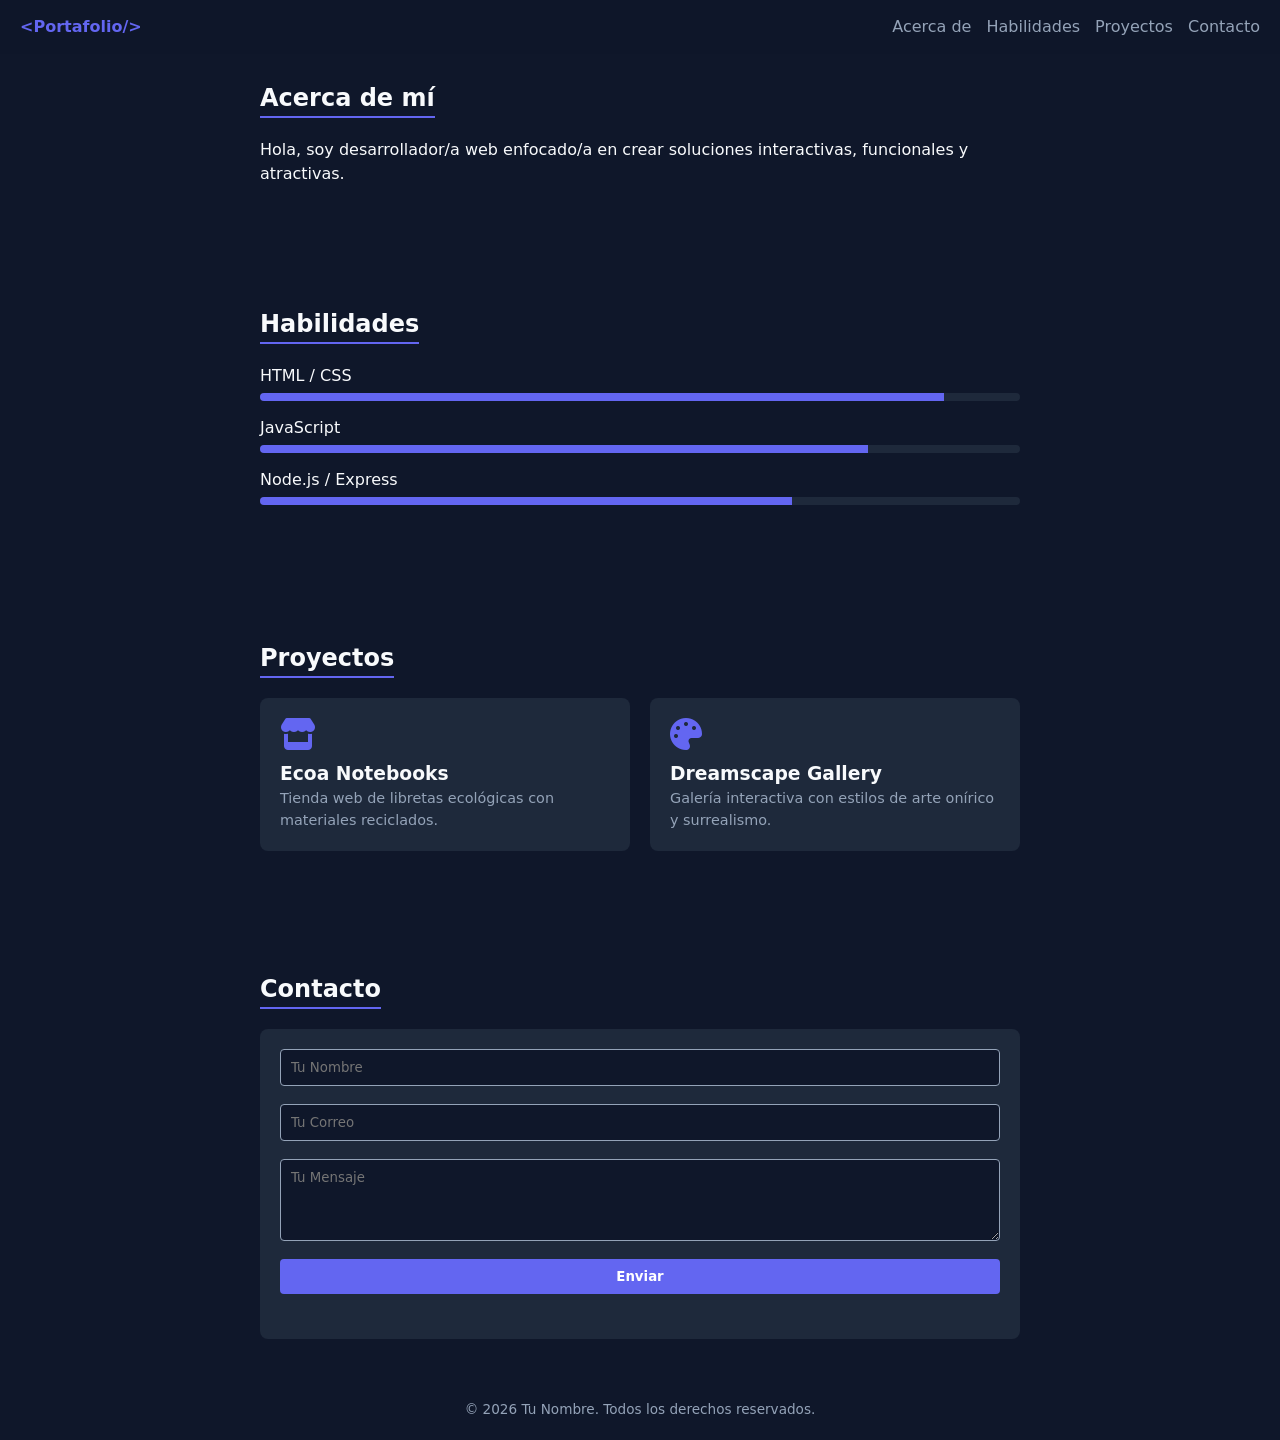
==== index.html @ 2b301a49 "Primer commit: Portafolio completado" ====
<!DOCTYPE html>
<html lang="en">
<head>
  <meta charset="UTF-8">
  <meta name="viewport" content="width=device-width, initial-scale=1.0">
  <title>Mi portafolio</title>
   <link rel="stylesheet" href="styles.css">
  <link rel="stylesheet" href="https://cdnjs.cloudflare.com/ajax/libs/font-awesome/6.4.0/css/all.min.css">
</head>

<body>

  <header class="header">
    <a href="#" class="logo">&lt;Portafolio/&gt;</a>
    <button id="btnMenu" class="btn-menu"><i class="fa-solid fa-bars"></i></button>
    <nav id="navMenu" class="nav">
      <a href="#about" class="nav-link">Acerca de</a>
      <a href="#skills" class="nav-link">Habilidades</a>
      <a href="#projects" class="nav-link">Proyectos</a>
      <a href="#contact" class="nav-link">Contacto</a>
    </nav>
  </header>

  <main>
    <!-- Acerca de mí -->
    <section id="about" class="section">
      <h2>Acerca de mí</h2>
      <p>Hola, soy desarrollador/a web enfocado/a en crear soluciones interactivas, funcionales y atractivas.</p>
    </section>

    <!-- Habilidades -->
    <section id="skills" class="section">
      <h2>Habilidades</h2>
      <div class="skills-container">
        <div class="skill">
          <span>HTML / CSS</span>
          <div class="bar"><div class="progress" data-width="90%"></div></div>
        </div>
        <div class="skill">
          <span>JavaScript</span>
          <div class="bar"><div class="progress" data-width="80%"></div></div>
        </div>
        <div class="skill">
          <span>Node.js / Express</span>
          <div class="bar"><div class="progress" data-width="70%"></div></div>
        </div>
      </div>
    </section>

    <!-- Proyectos -->
    <section id="projects" class="section">
      <h2>Proyectos</h2>
      <div class="projects-grid">
        <article class="card">
          <i class="fa-solid fa-store icon"></i>
          <h3>Ecoa Notebooks</h3>
          <p>Tienda web de libretas ecológicas con materiales reciclados.</p>
        </article>
        <article class="card">
          <i class="fa-solid fa-palette icon"></i>
          <h3>Dreamscape Gallery</h3>
          <p>Galería interactiva con estilos de arte onírico y surrealismo.</p>
        </article>
      </div>
    </section>

    <!-- Contacto -->
    <section id="contact" class="section">
      <h2>Contacto</h2>
      <form id="contactForm" novalidate>
        <div class="field">
          <input type="text" id="name" placeholder="Tu Nombre">
          <small class="error"></small>
        </div>
        <div class="field">
          <input type="email" id="email" placeholder="Tu Correo">
          <small class="error"></small>
        </div>
        <div class="field">
          <textarea id="message" rows="4" placeholder="Tu Mensaje"></textarea>
          <small class="error"></small>
        </div>
        <button type="submit" class="btn">Enviar</button>
        <p id="msgSuccess" class="success"></p>
      </form>
    </section>
  </main>

  <footer class="footer">
    <p>&copy; 2026 Tu Nombre. Todos los derechos reservados.</p>
  </footer>

  <script src="script.js"></script>
</body>
</html>
---- styles.css ----
/* Variables y Base */
:root {
  --primary: #6366f1;
  --bg: #0f172a;
  --card-bg: #1e293b;
  --text: #f8fafc;
  --muted: #94a3b8;
  --error: #ef4444;
}

* {
  margin: 0;
  padding: 0;
  box-sizing: border-box;
  font-family: system-ui, sans-serif;
}

body {
  background: var(--bg);
  color: var(--text);
  line-height: 1.5;
}

/* Header */
.header {
  position: fixed;
  top: 0;
  width: 100%;
  display: flex;
  justify-content: space-between;
  align-items: center;
  padding: 15px 20px;
  background: rgba(15, 23, 42, 0.9);
  backdrop-filter: blur(8px);
  z-index: 100;
}

.logo {
  font-weight: bold;
  color: var(--primary);
  text-decoration: none;
}

.nav {
  display: flex;
  gap: 15px;
}

.nav-link {
  color: var(--muted);
  text-decoration: none;
}

.nav-link:hover {
  color: var(--primary);
}

.btn-menu {
  display: none;
  background: none;
  border: none;
  color: var(--text);
  font-size: 1.3rem;
  cursor: pointer;
}

/* Secciones generales */
.section {
  max-width: 800px;
  margin: 0 auto;
  padding: 80px 20px 40px;
}

h2 {
  margin-bottom: 20px;
  border-bottom: 2px solid var(--primary);
  display: inline-block;
}

/* Habilidades */
.skill {
  margin-bottom: 15px;
}

.bar {
  background: var(--card-bg);
  height: 8px;
  border-radius: 4px;
  overflow: hidden;
  margin-top: 5px;
}

.progress {
  width: 0%;
  height: 100%;
  background: var(--primary);
  transition: width 1s ease;
}

/* Proyectos (Grid) */
.projects-grid {
  display: grid;
  grid-template-columns: repeat(auto-fit, minmax(220px, 1fr));
  gap: 20px;
}

.card {
  background: var(--card-bg);
  padding: 20px;
  border-radius: 8px;
  transition: transform 0.2s;
}

.card:hover {
  transform: translateY(-4px);
}

.card .icon {
  font-size: 2rem;
  color: var(--primary);
  margin-bottom: 10px;
}

.card p {
  color: var(--muted);
  font-size: 0.9rem;
}

/* Formulario */
form {
  background: var(--card-bg);
  padding: 20px;
  border-radius: 8px;
  display: flex;
  flex-direction: column;
  gap: 15px;
}

.field {
  display: flex;
  flex-direction: column;
}

input,
textarea {
  padding: 10px;
  background: var(--bg);
  border: 1px solid var(--muted);
  border-radius: 4px;
  color: var(--text);
}

.error {
  color: var(--error);
  font-size: 0.8rem;
  margin-top: 3px;
}

.success {
  color: #10b981;
  margin-top: 10px;
}

.btn {
  padding: 10px;
  background: var(--primary);
  color: #fff;
  border: none;
  border-radius: 4px;
  cursor: pointer;
  font-weight: bold;
}

/* Footer */
.footer {
  text-align: center;
  padding: 20px;
  color: var(--muted);
  font-size: 0.85rem;
}

/* Responsive */
@media (max-width: 600px) {
  .btn-menu {
    display: block;
  }

  .nav {
    display: none;
    position: absolute;
    top: 100%;
    left: 0;
    width: 100%;
    background: var(--bg);
    flex-direction: column;
    padding: 15px;
  }

  .nav.active {
    display: flex;
  }
}
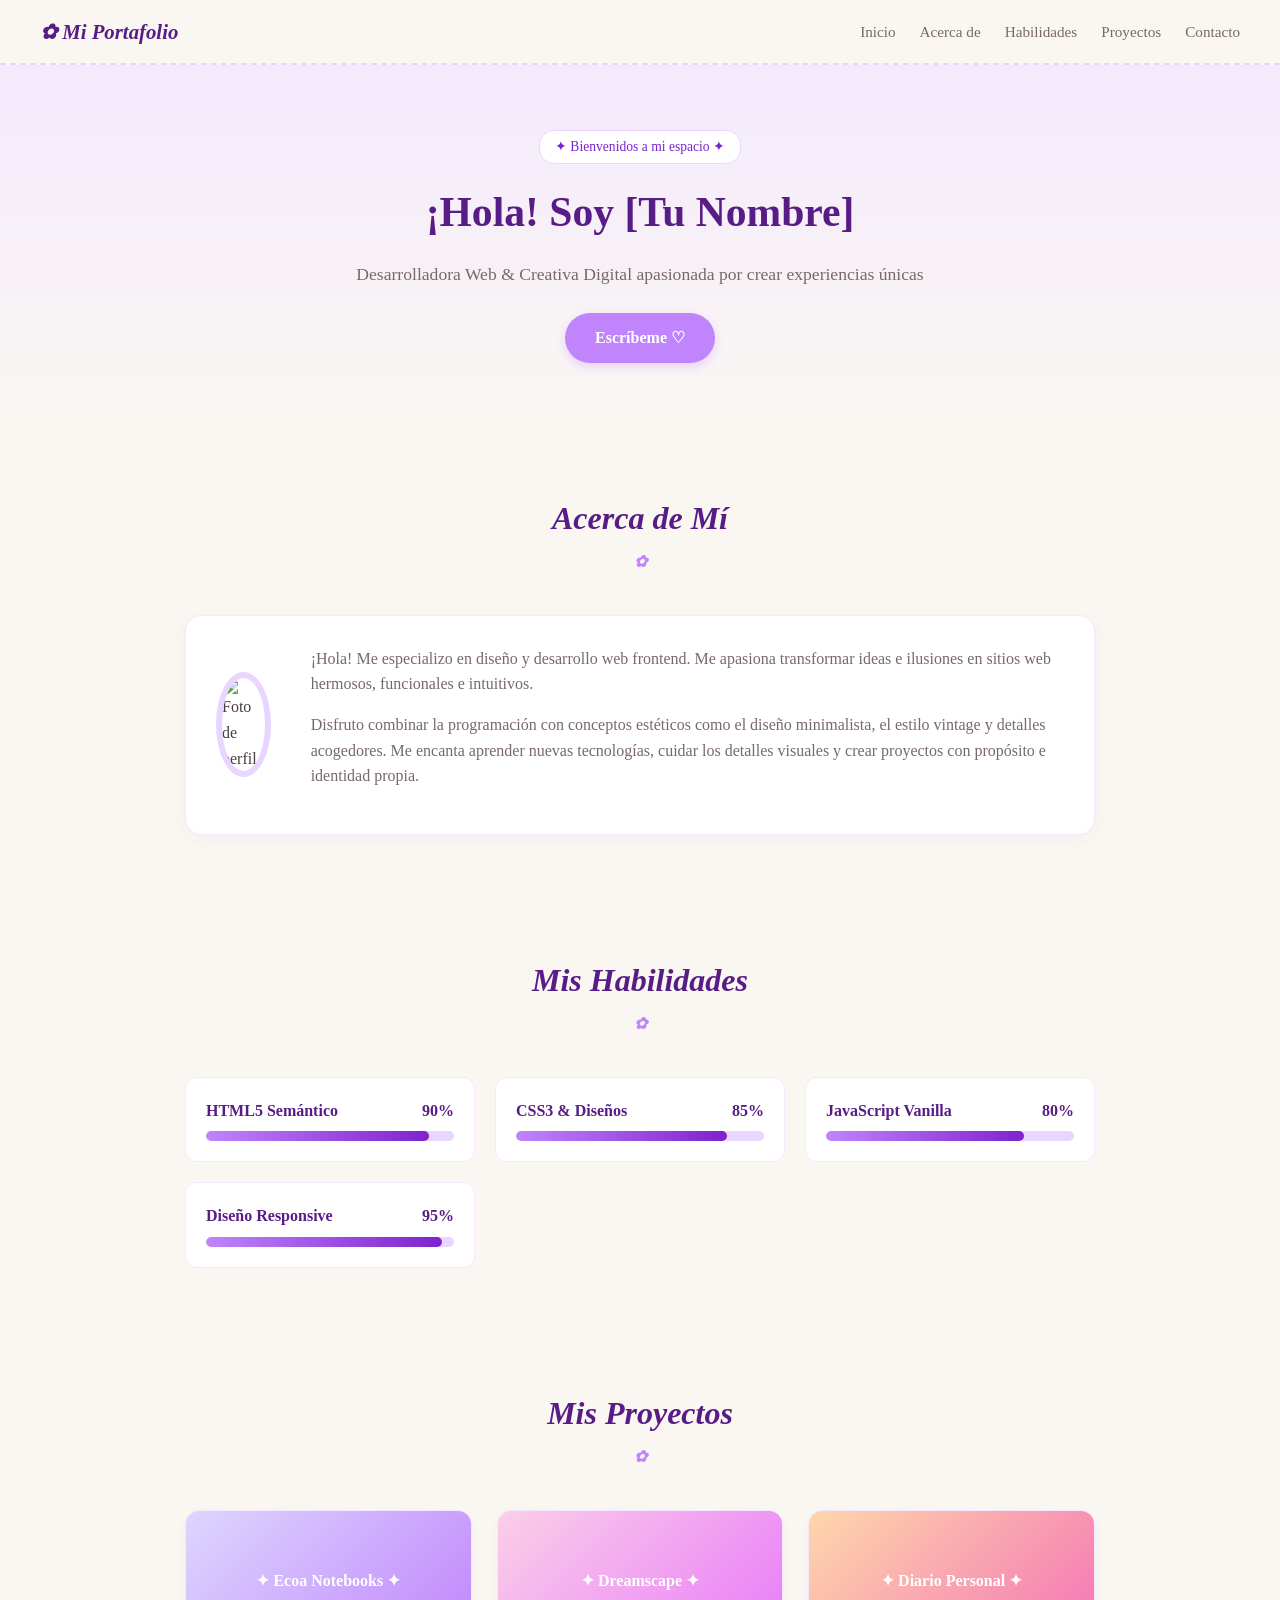
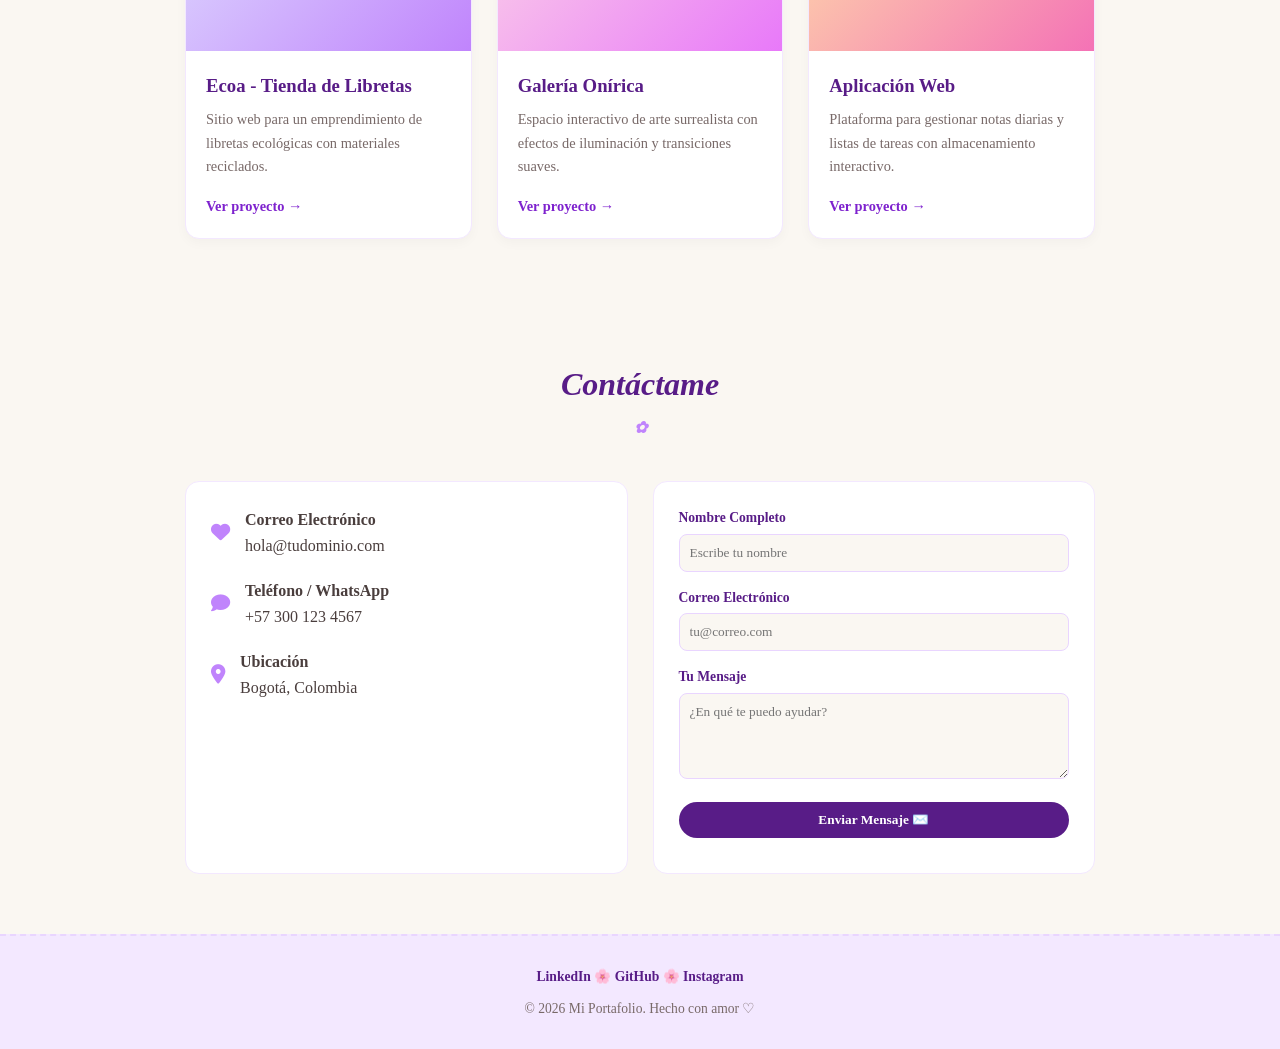
==== commit 5e0bec77: "Estilo vintage tierno con colores lila y beige" ====
--- a/index.html
+++ b/index.html
@@ -1,93 +1,205 @@
 <!DOCTYPE html>
-<html lang="en">
+<html lang="es">
 <head>
   <meta charset="UTF-8">
   <meta name="viewport" content="width=device-width, initial-scale=1.0">
-  <title>Mi portafolio</title>
-   <link rel="stylesheet" href="styles.css">
+  <title>Portafolio Personal ✨</title>
+  <link rel="stylesheet" href="styles.css">
   <link rel="stylesheet" href="https://cdnjs.cloudflare.com/ajax/libs/font-awesome/6.4.0/css/all.min.css">
 </head>
-
 <body>
 
+  <!-- Header y Navegación -->
   <header class="header">
-    <a href="#" class="logo">&lt;Portafolio/&gt;</a>
+    <div class="logo">✿ Mi Portafolio</div>
     <button id="btnMenu" class="btn-menu"><i class="fa-solid fa-bars"></i></button>
     <nav id="navMenu" class="nav">
-      <a href="#about" class="nav-link">Acerca de</a>
-      <a href="#skills" class="nav-link">Habilidades</a>
-      <a href="#projects" class="nav-link">Proyectos</a>
-      <a href="#contact" class="nav-link">Contacto</a>
+      <a href="#inicio">Inicio</a>
+      <a href="#acerca">Acerca de</a>
+      <a href="#habilidades">Habilidades</a>
+      <a href="#proyectos">Proyectos</a>
+      <a href="#contacto">Contacto</a>
     </nav>
   </header>
 
   <main>
+    <!-- Inicio / Hero -->
+    <section id="inicio" class="hero">
+      <span class="badge-vintage">✦ Bienvenidos a mi espacio ✦</span>
+      <h1>¡Hola! Soy [Tu Nombre]</h1>
+      <p>Desarrolladora Web &amp; Creativa Digital apasionada por crear experiencias únicas</p>
+      <a href="#contacto" class="btn-hero">Escríbeme ♡</a>
+    </section>
+
     <!-- Acerca de mí -->
-    <section id="about" class="section">
-      <h2>Acerca de mí</h2>
-      <p>Hola, soy desarrollador/a web enfocado/a en crear soluciones interactivas, funcionales y atractivas.</p>
+    <section id="acerca" class="section">
+      <h2 class="titulo-seccion">Acerca de Mí</h2>
+      <div class="acerca-container">
+        <div class="marco-foto">
+          <img src="https://images.unsplash.com/photo-1534528741775-53994a69daeb?w=400" alt="Foto de perfil">
+        </div>
+        <div class="texto-acerca">
+          <p>¡Hola! Me especializo en diseño y desarrollo web frontend. Me apasiona transformar ideas e ilusiones en sitios web hermosos, funcionales e intuitivos.</p>
+          <p>Disfruto combinar la programación con conceptos estéticos como el diseño minimalista, el estilo vintage y detalles acogedores. Me encanta aprender nuevas tecnologías, cuidar los detalles visuales y crear proyectos con propósito e identidad propia.</p>
+        </div>
+      </div>
     </section>
 
     <!-- Habilidades -->
-    <section id="skills" class="section">
-      <h2>Habilidades</h2>
-      <div class="skills-container">
-        <div class="skill">
-          <span>HTML / CSS</span>
-          <div class="bar"><div class="progress" data-width="90%"></div></div>
-        </div>
-        <div class="skill">
-          <span>JavaScript</span>
-          <div class="bar"><div class="progress" data-width="80%"></div></div>
-        </div>
-        <div class="skill">
-          <span>Node.js / Express</span>
-          <div class="bar"><div class="progress" data-width="70%"></div></div>
-        </div>
+    <section id="habilidades" class="section">
+      <h2 class="titulo-seccion">Mis Habilidades</h2>
+      <div class="habilidades-grid">
+
+        <div class="card-skill">
+          <div class="skill-info">
+            <span>HTML5 Semántico</span>
+            <span>90%</span>
+          </div>
+          <div class="barra-base">
+            <div class="barra-progreso" data-porcentaje="90%"></div>
+          </div>
+        </div>
+
+        <div class="card-skill">
+          <div class="skill-info">
+            <span>CSS3 &amp; Diseños</span>
+            <span>85%</span>
+          </div>
+          <div class="barra-base">
+            <div class="barra-progreso" data-porcentaje="85%"></div>
+          </div>
+        </div>
+
+        <div class="card-skill">
+          <div class="skill-info">
+            <span>JavaScript Vanilla</span>
+            <span>80%</span>
+          </div>
+          <div class="barra-base">
+            <div class="barra-progreso" data-porcentaje="80%"></div>
+          </div>
+        </div>
+
+        <div class="card-skill">
+          <div class="skill-info">
+            <span>Diseño Responsive</span>
+            <span>95%</span>
+          </div>
+          <div class="barra-base">
+            <div class="barra-progreso" data-porcentaje="95%"></div>
+          </div>
+        </div>
+
       </div>
     </section>
 
     <!-- Proyectos -->
-    <section id="projects" class="section">
-      <h2>Proyectos</h2>
-      <div class="projects-grid">
-        <article class="card">
-          <i class="fa-solid fa-store icon"></i>
-          <h3>Ecoa Notebooks</h3>
-          <p>Tienda web de libretas ecológicas con materiales reciclados.</p>
+    <section id="proyectos" class="section">
+      <h2 class="titulo-seccion">Mis Proyectos</h2>
+      <div class="proyectos-grid">
+
+        <article class="card-proyecto">
+          <div class="imagen-proyecto p1">
+            <span>✦ Ecoa Notebooks ✦</span>
+          </div>
+          <div class="contenido-proyecto">
+            <h3>Ecoa - Tienda de Libretas</h3>
+            <p>Sitio web para un emprendimiento de libretas ecológicas con materiales reciclados.</p>
+            <a href="#">Ver proyecto &rarr;</a>
+          </div>
         </article>
-        <article class="card">
-          <i class="fa-solid fa-palette icon"></i>
-          <h3>Dreamscape Gallery</h3>
-          <p>Galería interactiva con estilos de arte onírico y surrealismo.</p>
+
+        <article class="card-proyecto">
+          <div class="imagen-proyecto p2">
+            <span>✦ Dreamscape ✦</span>
+          </div>
+          <div class="contenido-proyecto">
+            <h3>Galería Onírica</h3>
+            <p>Espacio interactivo de arte surrealista con efectos de iluminación y transiciones suaves.</p>
+            <a href="#">Ver proyecto &rarr;</a>
+          </div>
         </article>
+
+        <article class="card-proyecto">
+          <div class="imagen-proyecto p3">
+            <span>✦ Diario Personal ✦</span>
+          </div>
+          <div class="contenido-proyecto">
+            <h3>Aplicación Web</h3>
+            <p>Plataforma para gestionar notas diarias y listas de tareas con almacenamiento interactivo.</p>
+            <a href="#">Ver proyecto &rarr;</a>
+          </div>
+        </article>
+
       </div>
     </section>
 
     <!-- Contacto -->
-    <section id="contact" class="section">
-      <h2>Contacto</h2>
-      <form id="contactForm" novalidate>
-        <div class="field">
-          <input type="text" id="name" placeholder="Tu Nombre">
-          <small class="error"></small>
-        </div>
-        <div class="field">
-          <input type="email" id="email" placeholder="Tu Correo">
-          <small class="error"></small>
-        </div>
-        <div class="field">
-          <textarea id="message" rows="4" placeholder="Tu Mensaje"></textarea>
-          <small class="error"></small>
-        </div>
-        <button type="submit" class="btn">Enviar</button>
-        <p id="msgSuccess" class="success"></p>
-      </form>
+    <section id="contacto" class="section">
+      <h2 class="titulo-seccion">Contáctame</h2>
+      <div class="contacto-container">
+
+        <div class="info-contacto">
+          <div class="item-info">
+            <i class="fa-solid fa-heart"></i>
+            <div>
+              <strong>Correo Electrónico</strong>
+              <p>hola@tudominio.com</p>
+            </div>
+          </div>
+
+          <div class="item-info">
+            <i class="fa-solid fa-comment"></i>
+            <div>
+              <strong>Teléfono / WhatsApp</strong>
+              <p>+57 300 123 4567</p>
+            </div>
+          </div>
+
+          <div class="item-info">
+            <i class="fa-solid fa-location-dot"></i>
+            <div>
+              <strong>Ubicación</strong>
+              <p>Bogotá, Colombia</p>
+            </div>
+          </div>
+        </div>
+
+        <form id="formularioContacto" class="form-contacto" novalidate>
+          <div class="campo">
+            <label for="nombre">Nombre Completo</label>
+            <input type="text" id="nombre" placeholder="Escribe tu nombre">
+            <span class="mensaje-error" id="errorNombre"></span>
+          </div>
+
+          <div class="campo">
+            <label for="email">Correo Electrónico</label>
+            <input type="email" id="email" placeholder="tu@correo.com">
+            <span class="mensaje-error" id="errorEmail"></span>
+          </div>
+
+          <div class="campo">
+            <label for="mensaje">Tu Mensaje</label>
+            <textarea id="mensaje" rows="4" placeholder="¿En qué te puedo ayudar?"></textarea>
+            <span class="mensaje-error" id="errorMensaje"></span>
+          </div>
+
+          <button type="submit" class="btn-enviar">Enviar Mensaje ✉️</button>
+          <div id="mensajeExito" class="mensaje-exito"></div>
+        </form>
+
+      </div>
     </section>
   </main>
 
+  <!-- Footer -->
   <footer class="footer">
-    <p>&copy; 2026 Tu Nombre. Todos los derechos reservados.</p>
+    <div class="redes-sociales">
+      <a href="#">LinkedIn</a> 🌸
+      <a href="#">GitHub</a> 🌸
+      <a href="#">Instagram</a>
+    </div>
+    <p>&copy; 2026 Mi Portafolio. Hecho con amor ♡</p>
   </footer>
 
   <script src="script.js"></script>
--- a/styles.css
+++ b/styles.css
@@ -1,24 +1,29 @@
-/* Variables y Base */
+/* Paleta de colores: Lilas, Morados y Beige Crema */
 :root {
-  --primary: #6366f1;
-  --bg: #0f172a;
-  --card-bg: #1e293b;
-  --text: #f8fafc;
-  --muted: #94a3b8;
-  --error: #ef4444;
-}
-
+  --fondo-beige: #faf7f2;
+  --fondo-tarjeta: #ffffff;
+  --lila-pastel: #e9d5ff;
+  --lila-medio: #c084fc;
+  --morado-oscuro: #581c87;
+  --morado-suave: #7e22ce;
+  --texto-principal: #4a3e3d;
+  --texto-secundario: #786968;
+  --borde-vintage: #f3e8ff;
+  --rojo-error: #ef4444;
+}
+
+/* Reset básico */
 * {
   margin: 0;
   padding: 0;
   box-sizing: border-box;
-  font-family: system-ui, sans-serif;
+  font-family: 'Georgia', 'Segoe UI', serif;
 }
 
 body {
-  background: var(--bg);
-  color: var(--text);
-  line-height: 1.5;
+  background-color: var(--fondo-beige);
+  color: var(--texto-principal);
+  line-height: 1.6;
 }
 
 /* Header */
@@ -26,161 +31,342 @@
   position: fixed;
   top: 0;
   width: 100%;
+  background-color: rgba(250, 247, 242, 0.95);
+  backdrop-filter: blur(5px);
+  border-bottom: 2px dashed var(--lila-pastel);
   display: flex;
   justify-content: space-between;
   align-items: center;
-  padding: 15px 20px;
-  background: rgba(15, 23, 42, 0.9);
-  backdrop-filter: blur(8px);
+  padding: 15px 40px;
   z-index: 100;
 }
 
 .logo {
-  font-weight: bold;
-  color: var(--primary);
+  color: var(--morado-oscuro);
+  font-size: 1.3rem;
+  font-weight: bold;
+  font-style: italic;
+}
+
+.nav a {
+  color: var(--texto-secundario);
   text-decoration: none;
-}
-
-.nav {
-  display: flex;
-  gap: 15px;
-}
-
-.nav-link {
-  color: var(--muted);
-  text-decoration: none;
-}
-
-.nav-link:hover {
-  color: var(--primary);
+  margin-left: 20px;
+  font-size: 0.95rem;
+  transition: color 0.3s;
+}
+
+.nav a:hover {
+  color: var(--morado-suave);
 }
 
 .btn-menu {
   display: none;
   background: none;
   border: none;
-  color: var(--text);
-  font-size: 1.3rem;
+  color: var(--morado-oscuro);
+  font-size: 1.4rem;
   cursor: pointer;
 }
 
-/* Secciones generales */
+/* Hero Section */
+.hero {
+  background: linear-gradient(180deg, #f3e8ff 0%, var(--fondo-beige) 100%);
+  text-align: center;
+  padding: 130px 20px 70px;
+}
+
+.badge-vintage {
+  background-color: #ffffff;
+  color: var(--morado-suave);
+  border: 1px solid var(--lila-pastel);
+  padding: 5px 15px;
+  border-radius: 15px;
+  font-size: 0.85rem;
+  display: inline-block;
+  margin-bottom: 15px;
+}
+
+.hero h1 {
+  font-size: 2.6rem;
+  color: var(--morado-oscuro);
+  margin-bottom: 15px;
+}
+
+.hero p {
+  color: var(--texto-secundario);
+  font-size: 1.1rem;
+  max-width: 600px;
+  margin: 0 auto 25px;
+}
+
+.btn-hero {
+  background-color: var(--lila-medio);
+  color: #ffffff;
+  text-decoration: none;
+  padding: 12px 30px;
+  border-radius: 25px;
+  font-weight: bold;
+  display: inline-block;
+  box-shadow: 0 4px 10px rgba(192, 132, 252, 0.3);
+  transition: transform 0.2s;
+}
+
+.btn-hero:hover {
+  transform: translateY(-2px);
+  background-color: var(--morado-suave);
+}
+
+/* Estilos de Secciones */
 .section {
-  max-width: 800px;
+  max-width: 950px;
   margin: 0 auto;
-  padding: 80px 20px 40px;
-}
-
-h2 {
+  padding: 60px 20px;
+}
+
+.titulo-seccion {
+  text-align: center;
+  font-size: 2rem;
+  color: var(--morado-oscuro);
+  margin-bottom: 40px;
+  font-style: italic;
+  position: relative;
+}
+
+.titulo-seccion::after {
+  content: "✿";
+  display: block;
+  font-size: 1rem;
+  color: var(--lila-medio);
+  margin-top: 5px;
+}
+
+/* Acerca de Mí */
+.acerca-container {
+  display: flex;
+  align-items: center;
+  gap: 40px;
+  background: var(--fondo-tarjeta);
+  padding: 30px;
+  border-radius: 16px;
+  border: 1px solid var(--borde-vintage);
+  box-shadow: 0 4px 15px rgba(88, 28, 135, 0.04);
+}
+
+.marco-foto img {
+  width: 200px;
+  height: 200px;
+  border-radius: 50%;
+  object-fit: cover;
+  border: 6px solid var(--lila-pastel);
+}
+
+.texto-acerca p {
+  margin-bottom: 15px;
+  color: var(--texto-secundario);
+}
+
+/* Habilidades */
+.habilidades-grid {
+  display: grid;
+  grid-template-columns: repeat(auto-fit, minmax(260px, 1fr));
+  gap: 20px;
+}
+
+.card-skill {
+  background: var(--fondo-tarjeta);
+  padding: 20px;
+  border-radius: 12px;
+  border: 1px solid var(--borde-vintage);
+}
+
+.skill-info {
+  display: flex;
+  justify-content: space-between;
+  margin-bottom: 8px;
+  font-weight: bold;
+  color: var(--morado-oscuro);
+}
+
+.barra-base {
+  background-color: var(--lila-pastel);
+  height: 10px;
+  border-radius: 5px;
+  overflow: hidden;
+}
+
+.barra-progreso {
+  height: 100%;
+  width: 0%;
+  background: linear-gradient(90deg, var(--lila-medio), var(--morado-suave));
+  border-radius: 5px;
+  transition: width 1.2s ease;
+}
+
+/* Proyectos */
+.proyectos-grid {
+  display: grid;
+  grid-template-columns: repeat(auto-fit, minmax(260px, 1fr));
+  gap: 25px;
+}
+
+.card-proyecto {
+  background: var(--fondo-tarjeta);
+  border-radius: 14px;
+  overflow: hidden;
+  border: 1px solid var(--borde-vintage);
+  box-shadow: 0 4px 12px rgba(0, 0, 0, 0.03);
+  transition: transform 0.2s;
+}
+
+.card-proyecto:hover {
+  transform: translateY(-4px);
+}
+
+.imagen-proyecto {
+  height: 140px;
+  display: flex;
+  justify-content: center;
+  align-items: center;
+  color: #ffffff;
+  font-weight: bold;
+}
+
+.p1 {
+  background: linear-gradient(135deg, #ddd6fe, #c084fc);
+}
+
+.p2 {
+  background: linear-gradient(135deg, #fbcfe8, #e879f9);
+}
+
+.p3 {
+  background: linear-gradient(135deg, #fed7aa, #f472b6);
+}
+
+.contenido-proyecto {
+  padding: 20px;
+}
+
+.contenido-proyecto h3 {
+  color: var(--morado-oscuro);
+  margin-bottom: 8px;
+}
+
+.contenido-proyecto p {
+  color: var(--texto-secundario);
+  font-size: 0.9rem;
+  margin-bottom: 15px;
+}
+
+.contenido-proyecto a {
+  color: var(--morado-suave);
+  text-decoration: none;
+  font-weight: bold;
+  font-size: 0.9rem;
+}
+
+/* Contacto */
+.contacto-container {
+  display: flex;
+  gap: 25px;
+}
+
+.info-contacto,
+.form-contacto {
+  flex: 1;
+  background: var(--fondo-tarjeta);
+  padding: 25px;
+  border-radius: 14px;
+  border: 1px solid var(--borde-vintage);
+}
+
+.item-info {
+  display: flex;
+  align-items: center;
+  gap: 15px;
   margin-bottom: 20px;
-  border-bottom: 2px solid var(--primary);
-  display: inline-block;
-}
-
-/* Habilidades */
-.skill {
-  margin-bottom: 15px;
-}
-
-.bar {
-  background: var(--card-bg);
-  height: 8px;
-  border-radius: 4px;
-  overflow: hidden;
-  margin-top: 5px;
-}
-
-.progress {
-  width: 0%;
-  height: 100%;
-  background: var(--primary);
-  transition: width 1s ease;
-}
-
-/* Proyectos (Grid) */
-.projects-grid {
-  display: grid;
-  grid-template-columns: repeat(auto-fit, minmax(220px, 1fr));
-  gap: 20px;
-}
-
-.card {
-  background: var(--card-bg);
-  padding: 20px;
+}
+
+.item-info i {
+  color: var(--lila-medio);
+  font-size: 1.2rem;
+}
+
+.campo {
+  margin-bottom: 15px;
+}
+
+.campo label {
+  display: block;
+  font-size: 0.85rem;
+  color: var(--morado-oscuro);
+  font-weight: bold;
+  margin-bottom: 5px;
+}
+
+.campo input,
+.campo textarea {
+  width: 100%;
+  padding: 10px;
+  border: 1px solid var(--lila-pastel);
+  background-color: var(--fondo-beige);
   border-radius: 8px;
-  transition: transform 0.2s;
-}
-
-.card:hover {
-  transform: translateY(-4px);
-}
-
-.card .icon {
-  font-size: 2rem;
-  color: var(--primary);
-  margin-bottom: 10px;
-}
-
-.card p {
-  color: var(--muted);
-  font-size: 0.9rem;
-}
-
-/* Formulario */
-form {
-  background: var(--card-bg);
-  padding: 20px;
-  border-radius: 8px;
-  display: flex;
-  flex-direction: column;
-  gap: 15px;
-}
-
-.field {
-  display: flex;
-  flex-direction: column;
-}
-
-input,
-textarea {
-  padding: 10px;
-  background: var(--bg);
-  border: 1px solid var(--muted);
-  border-radius: 4px;
-  color: var(--text);
-}
-
-.error {
-  color: var(--error);
+  outline: none;
+}
+
+.campo input:focus,
+.campo textarea:focus {
+  border-color: var(--lila-medio);
+}
+
+.mensaje-error {
+  color: var(--rojo-error);
   font-size: 0.8rem;
   margin-top: 3px;
-}
-
-.success {
-  color: #10b981;
+  display: block;
+}
+
+.btn-enviar {
+  background-color: var(--morado-oscuro);
+  color: white;
+  border: none;
+  padding: 10px 20px;
+  border-radius: 20px;
+  cursor: pointer;
+  font-weight: bold;
+  width: 100%;
+}
+
+.mensaje-exito {
+  color: #059669;
+  font-size: 0.9rem;
   margin-top: 10px;
-}
-
-.btn {
-  padding: 10px;
-  background: var(--primary);
-  color: #fff;
-  border: none;
-  border-radius: 4px;
-  cursor: pointer;
-  font-weight: bold;
+  text-align: center;
 }
 
 /* Footer */
 .footer {
+  background-color: #f3e8ff;
   text-align: center;
-  padding: 20px;
-  color: var(--muted);
+  padding: 30px;
+  border-top: 2px dashed var(--lila-pastel);
+  color: var(--texto-secundario);
   font-size: 0.85rem;
 }
 
+.redes-sociales {
+  margin-bottom: 10px;
+}
+
+.redes-sociales a {
+  color: var(--morado-oscuro);
+  text-decoration: none;
+  font-weight: bold;
+}
+
 /* Responsive */
-@media (max-width: 600px) {
+@media (max-width: 768px) {
   .btn-menu {
     display: block;
   }
@@ -191,12 +377,23 @@
     top: 100%;
     left: 0;
     width: 100%;
-    background: var(--bg);
+    background-color: var(--fondo-beige);
     flex-direction: column;
-    padding: 15px;
+    padding: 15px 0;
+    text-align: center;
+    border-bottom: 2px dashed var(--lila-pastel);
   }
 
   .nav.active {
     display: flex;
   }
+
+  .nav a {
+    margin: 8px 0;
+  }
+
+  .acerca-container,
+  .contacto-container {
+    flex-direction: column;
+  }
 }
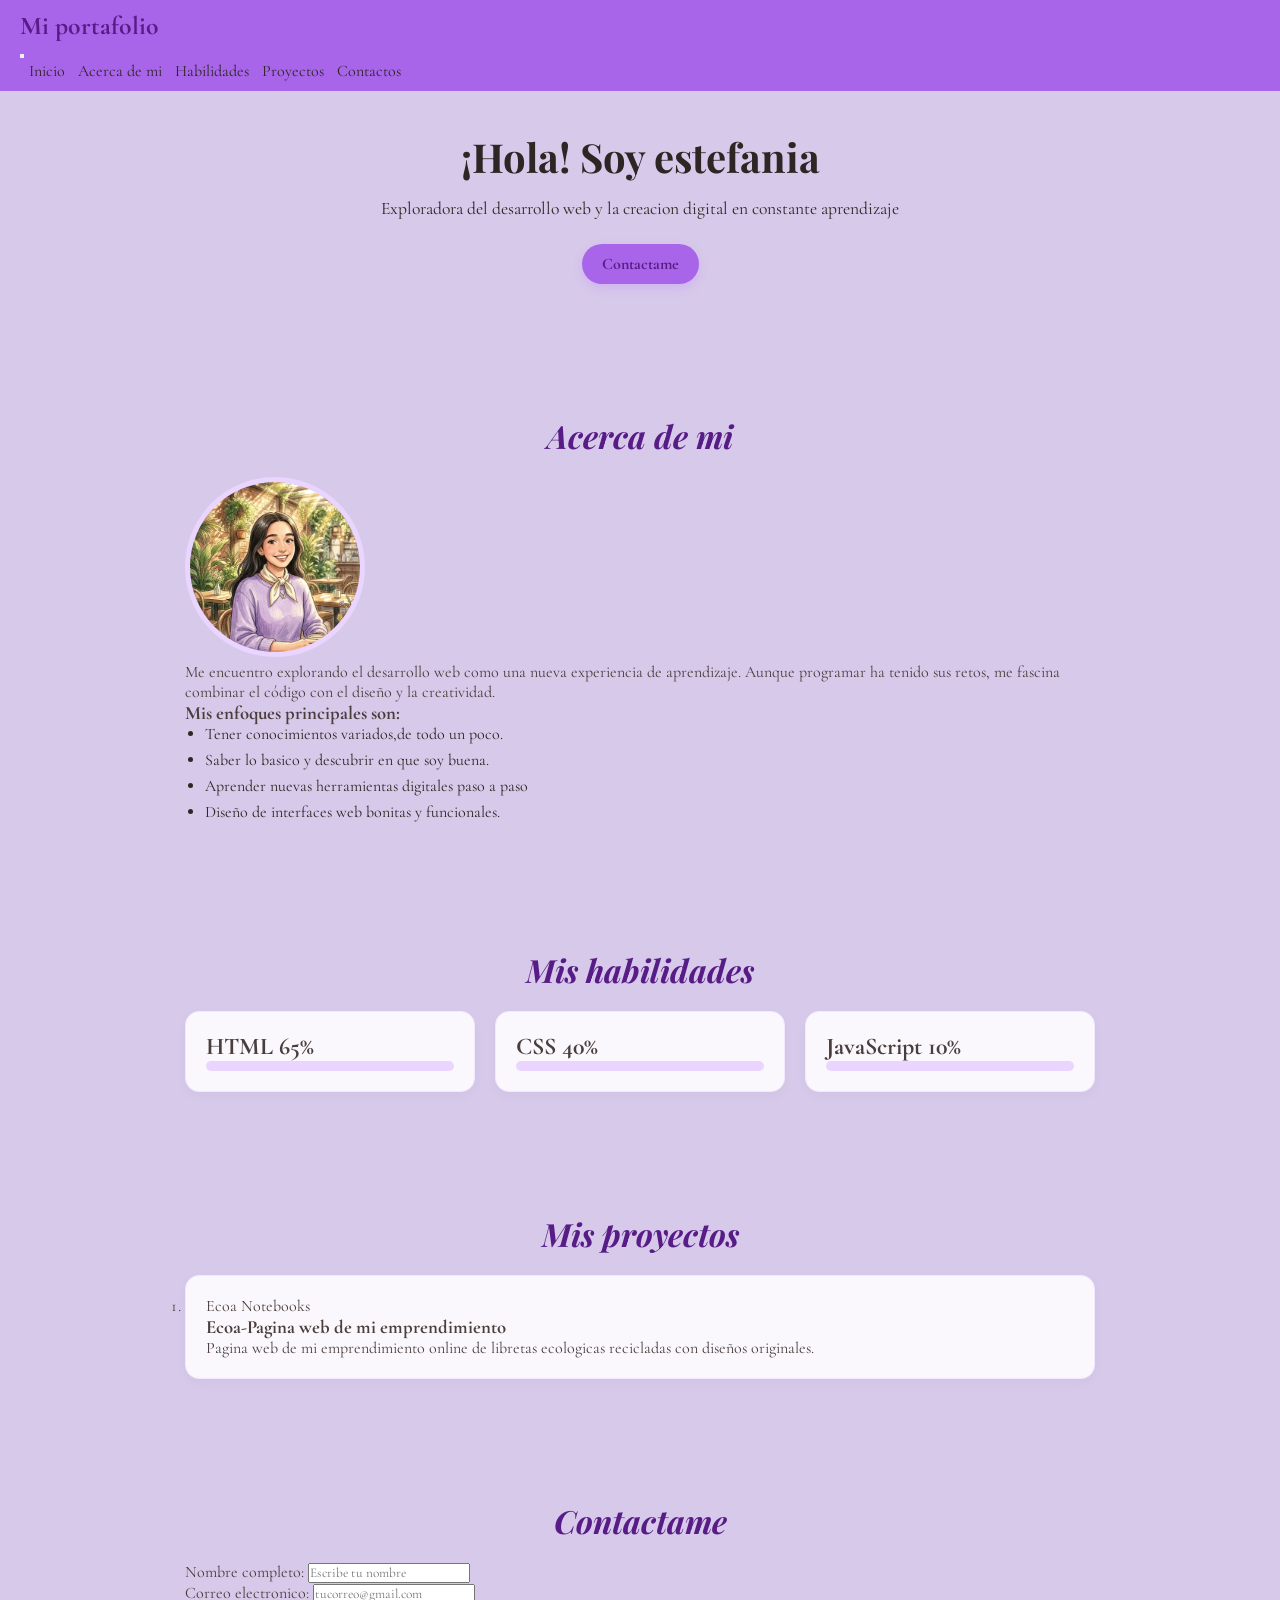
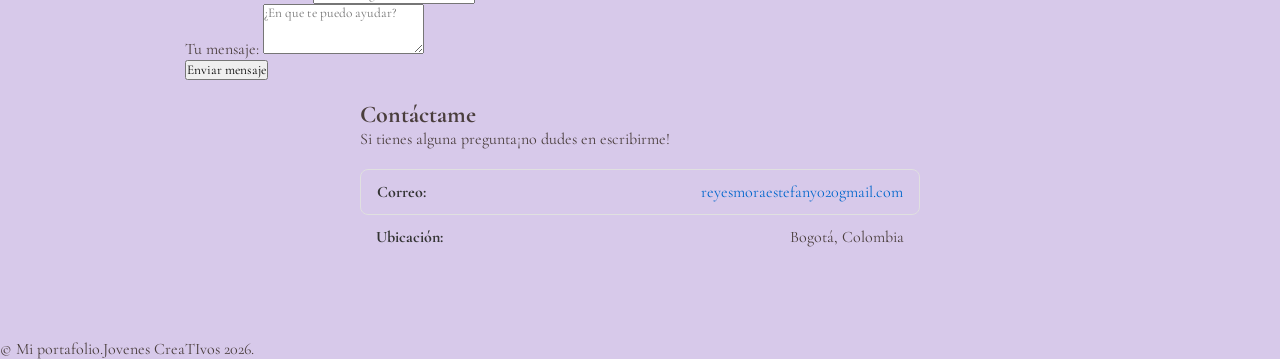
==== commit d967203c: "Guardando portafolio completo" ====
--- a/index.html
+++ b/index.html
@@ -1,207 +1,147 @@
 <!DOCTYPE html>
-<html lang="es">
+<html lang="en">
 <head>
   <meta charset="UTF-8">
   <meta name="viewport" content="width=device-width, initial-scale=1.0">
-  <title>Portafolio Personal ✨</title>
-  <link rel="stylesheet" href="styles.css">
-  <link rel="stylesheet" href="https://cdnjs.cloudflare.com/ajax/libs/font-awesome/6.4.0/css/all.min.css">
+  <title>Mi portafolio</title>
+  <link rel="stylesheet" href="./styles.css">
 </head>
 <body>
+  <header class="header">
+    <div class="logo">Mi portafolio</div>
+ <!-- // boton hamburguesa para celulares//    -->
+<button id="btnmenu" class="btnmenu"><i class="fa-solid fa-bars"></i></button>
+<!-- //navegacion, menu con enlaces a toda la pagina// -->
+<nav id="navmenu" class="nav">
+<a href="#inicio">Inicio</a>
+<a href="#acerca">Acerca de mi</a>
+<a href="#habilidades">Habilidades</a>
+<a href="#proyectos">Proyectos</a>
+<a href="#contactos">Contactos</a>
+</nav>
+<link rel="preconnect" href="https://fonts.googleapis.com">
+<link rel="preconnect" href="https://fonts.gstatic.com" crossorigin>
+<link href="https://fonts.googleapis.com/css2?family=Cormorant+Garamond:ital,wght@0,300..700;1,300..700&family=Playfair+Display:ital,wght@0,400..900;1,400..900&display=swap" rel="stylesheet">
+  </header>
+  <main>
+<section id="inicio" class="hero">
+<h1>¡Hola! Soy estefania</h1>
+<p>Exploradora del desarrollo web y la creacion digital en constante aprendizaje</p>
+<a href="#contacto" class="btn-hero">Contactame</a>
+</section>
 
-  <!-- Header y Navegación -->
-  <header class="header">
-    <div class="logo">✿ Mi Portafolio</div>
-    <button id="btnMenu" class="btn-menu"><i class="fa-solid fa-bars"></i></button>
-    <nav id="navMenu" class="nav">
-      <a href="#inicio">Inicio</a>
-      <a href="#acerca">Acerca de</a>
-      <a href="#habilidades">Habilidades</a>
-      <a href="#proyectos">Proyectos</a>
-      <a href="#contacto">Contacto</a>
-    </nav>
-  </header>
+<section id="acerca" class="section">
+<h2 class="titulo-seccion">Acerca de mi</h2>
+<div class="acerca-container"></div>
+<div class="marco-foto">
+  <img src="./assets/img/WhatsApp Image 2026-09-28 at 9.16.00 AM.jpeg" alt="foto-redonda">
+</div>
+<div class="texto-acerca">
+  <p> Me encuentro explorando el desarrollo web como una nueva experiencia de aprendizaje. Aunque programar ha tenido sus retos, me fascina combinar el código con el diseño y la creatividad.</p>
 
-  <main>
-    <!-- Inicio / Hero -->
-    <section id="inicio" class="hero">
-      <span class="badge-vintage">✦ Bienvenidos a mi espacio ✦</span>
-      <h1>¡Hola! Soy [Tu Nombre]</h1>
-      <p>Desarrolladora Web &amp; Creativa Digital apasionada por crear experiencias únicas</p>
-      <a href="#contacto" class="btn-hero">Escríbeme ♡</a>
-    </section>
+<h3>Mis enfoques principales son:</h3>
+<ul class="lista-intereses">
+ <li>Tener conocimientos variados,de todo un poco.</li>
+ <li>Saber lo basico y descubrir en que soy buena.</li>
+ <li>Aprender nuevas herramientas digitales paso a paso</li>
+ <li>Diseño de interfaces web bonitas y funcionales.</li>
+</ul>
+</div>
+</section>
 
-    <!-- Acerca de mí -->
-    <section id="acerca" class="section">
-      <h2 class="titulo-seccion">Acerca de Mí</h2>
-      <div class="acerca-container">
-        <div class="marco-foto">
-          <img src="https://images.unsplash.com/photo-1534528741775-53994a69daeb?w=400" alt="Foto de perfil">
-        </div>
-        <div class="texto-acerca">
-          <p>¡Hola! Me especializo en diseño y desarrollo web frontend. Me apasiona transformar ideas e ilusiones en sitios web hermosos, funcionales e intuitivos.</p>
-          <p>Disfruto combinar la programación con conceptos estéticos como el diseño minimalista, el estilo vintage y detalles acogedores. Me encanta aprender nuevas tecnologías, cuidar los detalles visuales y crear proyectos con propósito e identidad propia.</p>
-        </div>
+<section id="habilidades" class="section">
+  <h2 class="titulo-seccion">Mis habilidades<h2>
+<div class="habilidades-grid">
+
+  <div class="card-skill">
+    <div class="skill-info">
+    <span>HTML</span>
+    <span>65%</span>
+  </div>
+<div class="barra-base">
+  <div class="barra-progreso" data-porcentaje="65%"></div>
+</div>
+  </div>
+<div class="card-skill">
+  <div class="skill-info">
+    <span>CSS</span>
+    <span>40%</span>
+  </div>
+  <div class="barra-base">
+    <div class="barra-progreso" data-porcentaje="40%"></div>
+  </div>
+</div>
+
+<div class="card-skill">
+  <div class="skill-info">
+    <span>JavaScript</span>
+    <span>10%</span>
+  </div>
+  <div class="barra-base" data-progreso="10%">
+  </div>
+  </div>
+</div>
+</section>
+
+<section id="proyectos" class="section">
+  <h2 class="titulo-seccion">Mis proyectos</h2>
+<ol class="proyectos-grid">
+  <li class="card-proyecto">
+    <div class="imagen-proyecto p1"> Ecoa Notebooks</div>
+    <div class="contenido-proyecto">
+      <h3>Ecoa-Pagina web de mi emprendimiento</h3>
+      <p>Pagina web de mi emprendimiento online de libretas ecologicas recicladas con diseños originales.</p>
+    </div>
+  </li>
+</ol>
+</section>
+<section id="contacto" class="section">
+  <h2 class="titulo-seccion">Contactame</h2>
+  <div class="contacto-container">
+    <form id="formulario contacto" class="form-contacto" novalidate>
+      <div class="campo">
+        <label for="nombre">Nombre completo:</label>
+        <input type="text" id="nombre" placeholder="Escribe tu nombre">
+        <span class="mensaje-error" id="error-nombre"></span>
       </div>
-    </section>
+      <div class="campo">
+        <label for="email">Correo electronico:</label>
+        <input type="email" id="email" placeholder="tucorreo@gmail.com">
+        <span class="mensaje-error" id="error-email"></span>
+      </div>
+      <div class="campo">
+        <label for="mensaje">Tu mensaje:</label>
+        <textarea id="mensaje" rows="3" placeholder="¿En que te puedo ayudar?"></textarea>
+        <span class="mensaje-error" id="error-mensaje"></span>
+      </div>
+      <button type="submit" class="btn-enviar">Enviar mensaje</button>
+      <div id="mensajeExito" class="mensaje-exito"></div>
+    </form>
+  </div>
+<section id="contacto" class="seccion-contacto">
+  <h2>Contáctame</h2>
+  <p>Si tienes alguna pregunta¡no dudes en escribirme!</p>
 
-    <!-- Habilidades -->
-    <section id="habilidades" class="section">
-      <h2 class="titulo-seccion">Mis Habilidades</h2>
-      <div class="habilidades-grid">
-
-        <div class="card-skill">
-          <div class="skill-info">
-            <span>HTML5 Semántico</span>
-            <span>90%</span>
-          </div>
-          <div class="barra-base">
-            <div class="barra-progreso" data-porcentaje="90%"></div>
-          </div>
-        </div>
-
-        <div class="card-skill">
-          <div class="skill-info">
-            <span>CSS3 &amp; Diseños</span>
-            <span>85%</span>
-          </div>
-          <div class="barra-base">
-            <div class="barra-progreso" data-porcentaje="85%"></div>
-          </div>
-        </div>
-
-        <div class="card-skill">
-          <div class="skill-info">
-            <span>JavaScript Vanilla</span>
-            <span>80%</span>
-          </div>
-          <div class="barra-base">
-            <div class="barra-progreso" data-porcentaje="80%"></div>
-          </div>
-        </div>
-
-        <div class="card-skill">
-          <div class="skill-info">
-            <span>Diseño Responsive</span>
-            <span>95%</span>
-          </div>
-          <div class="barra-base">
-            <div class="barra-progreso" data-porcentaje="95%"></div>
-          </div>
-        </div>
-
-      </div>
-    </section>
-
-    <!-- Proyectos -->
-    <section id="proyectos" class="section">
-      <h2 class="titulo-seccion">Mis Proyectos</h2>
-      <div class="proyectos-grid">
-
-        <article class="card-proyecto">
-          <div class="imagen-proyecto p1">
-            <span>✦ Ecoa Notebooks ✦</span>
-          </div>
-          <div class="contenido-proyecto">
-            <h3>Ecoa - Tienda de Libretas</h3>
-            <p>Sitio web para un emprendimiento de libretas ecológicas con materiales reciclados.</p>
-            <a href="#">Ver proyecto &rarr;</a>
-          </div>
-        </article>
-
-        <article class="card-proyecto">
-          <div class="imagen-proyecto p2">
-            <span>✦ Dreamscape ✦</span>
-          </div>
-          <div class="contenido-proyecto">
-            <h3>Galería Onírica</h3>
-            <p>Espacio interactivo de arte surrealista con efectos de iluminación y transiciones suaves.</p>
-            <a href="#">Ver proyecto &rarr;</a>
-          </div>
-        </article>
-
-        <article class="card-proyecto">
-          <div class="imagen-proyecto p3">
-            <span>✦ Diario Personal ✦</span>
-          </div>
-          <div class="contenido-proyecto">
-            <h3>Aplicación Web</h3>
-            <p>Plataforma para gestionar notas diarias y listas de tareas con almacenamiento interactivo.</p>
-            <a href="#">Ver proyecto &rarr;</a>
-          </div>
-        </article>
-
-      </div>
-    </section>
-
-    <!-- Contacto -->
-    <section id="contacto" class="section">
-      <h2 class="titulo-seccion">Contáctame</h2>
-      <div class="contacto-container">
-
-        <div class="info-contacto">
-          <div class="item-info">
-            <i class="fa-solid fa-heart"></i>
-            <div>
-              <strong>Correo Electrónico</strong>
-              <p>hola@tudominio.com</p>
-            </div>
-          </div>
-
-          <div class="item-info">
-            <i class="fa-solid fa-comment"></i>
-            <div>
-              <strong>Teléfono / WhatsApp</strong>
-              <p>+57 300 123 4567</p>
-            </div>
-          </div>
-
-          <div class="item-info">
-            <i class="fa-solid fa-location-dot"></i>
-            <div>
-              <strong>Ubicación</strong>
-              <p>Bogotá, Colombia</p>
-            </div>
-          </div>
-        </div>
-
-        <form id="formularioContacto" class="form-contacto" novalidate>
-          <div class="campo">
-            <label for="nombre">Nombre Completo</label>
-            <input type="text" id="nombre" placeholder="Escribe tu nombre">
-            <span class="mensaje-error" id="errorNombre"></span>
-          </div>
-
-          <div class="campo">
-            <label for="email">Correo Electrónico</label>
-            <input type="email" id="email" placeholder="tu@correo.com">
-            <span class="mensaje-error" id="errorEmail"></span>
-          </div>
-
-          <div class="campo">
-            <label for="mensaje">Tu Mensaje</label>
-            <textarea id="mensaje" rows="4" placeholder="¿En qué te puedo ayudar?"></textarea>
-            <span class="mensaje-error" id="errorMensaje"></span>
-          </div>
-
-          <button type="submit" class="btn-enviar">Enviar Mensaje ✉️</button>
-          <div id="mensajeExito" class="mensaje-exito"></div>
-        </form>
-
-      </div>
-    </section>
+  <!-- Tabla de contactos -->
+  <div class="tabla-contactos">
+    <div class="fila-contacto">
+      <span class="etiqueta">Correo:</span>
+      <span class="valor"><a href="mailto:tuemail@ejemplo.com">reyesmoraestefany020gmail.com</a></span>
+    </div>
+    </div>
+    
+    <div class="fila-contacto">
+      <span class="etiqueta">Ubicación:</span>
+      <span class="valor">Bogotá, Colombia</span>
+    </div>
+    
+  </div>
+</section>
+</section>
   </main>
-
-  <!-- Footer -->
   <footer class="footer">
-    <div class="redes-sociales">
-      <a href="#">LinkedIn</a> 🌸
-      <a href="#">GitHub</a> 🌸
-      <a href="#">Instagram</a>
-    </div>
-    <p>&copy; 2026 Mi Portafolio. Hecho con amor ♡</p>
+    <p>&copy; Mi portafolio.Jovenes CreaTIvos 2026.</p>
   </footer>
-
   <script src="script.js"></script>
 </body>
 </html>
--- a/styles.css
+++ b/styles.css
@@ -1,58 +1,72 @@
-/* Paleta de colores: Lilas, Morados y Beige Crema */
 :root {
-  --fondo-beige: #faf7f2;
-  --fondo-tarjeta: #ffffff;
+  --fondo-lila: #d6c7eaf5;
+  /* Color crema de fondo principal */
+  --fondo-tarjeta: #ffffffdd;
+  /* Blanco para destacar las cajitas */
   --lila-pastel: #e9d5ff;
-  --lila-medio: #c084fc;
+  /* Lila clarito para bordes */
+  --lila-medio: #a865ea;
+  /* Lila vibrante para botones */
   --morado-oscuro: #581c87;
+  /* Morado profundo para los títulos */
   --morado-suave: #7e22ce;
+  /* Morado intermedio para textos clave */
   --texto-principal: #4a3e3d;
-  --texto-secundario: #786968;
+  /* Color café oscuro suave para leer cómodo */
+  --texto-secundario: #2e2625;
+  /* Café grisáceo para descripciones */
   --borde-vintage: #f3e8ff;
+  /* Detalle de borde delicado */
   --rojo-error: #ef4444;
-}
-
-/* Reset básico */
+  /* Rojo suave para errores de formulario */
+}
+
+@import url('https://fonts.googleapis.com/css2?family=Cormorant+Garamond:ital,wght@0,300..700;1,300..700&family=Playfair+Display:ital,wght@0,400..900;1,400..900&display=swap');
+
+/* Aplicamos Cormorant Garamond a toda la página */
 * {
   margin: 0;
   padding: 0;
   box-sizing: border-box;
-  font-family: 'Georgia', 'Segoe UI', serif;
+  font-family: 'Cormorant Garamond', serif;
+}
+
+/* O si quieres usar Playfair Display para los títulos grandes: */
+h1,
+.titulo-seccion {
+  font-family: 'Playfair Display', serif;
 }
 
 body {
-  background-color: var(--fondo-beige);
+  background-color: var(--fondo-lila);
   color: var(--texto-principal);
-  line-height: 1.6;
-}
-
-/* Header */
+  line-height: 1, 7%
+}
+
 .header {
   position: fixed;
-  top: 0;
+  top: 0%;
   width: 100%;
-  background-color: rgba(250, 247, 242, 0.95);
+  background-color: var(--lila-medio);
   backdrop-filter: blur(5px);
-  border-bottom: 2px dashed var(--lila-pastel);
-  display: flex;
+  display: flexbox;
   justify-content: space-between;
   align-items: center;
-  padding: 15px 40px;
+  padding: 10px 20px;
   z-index: 100;
 }
 
 .logo {
   color: var(--morado-oscuro);
-  font-size: 1.3rem;
-  font-weight: bold;
-  font-style: italic;
+  font-size: 1.6rem;
+  font-weight: 900;
+  font-style: inherit;
 }
 
 .nav a {
   color: var(--texto-secundario);
   text-decoration: none;
-  margin-left: 20px;
-  font-size: 0.95rem;
+  margin-left: 9px;
   transition: color 0.3s;
 }
 
@@ -69,9 +83,8 @@
   cursor: pointer;
 }
 
-/* Hero Section */
 .hero {
-  background: linear-gradient(180deg, #f3e8ff 0%, var(--fondo-beige) 100%);
+  background-color: wheat(var(--fondo-lila)100%);
   text-align: center;
   padding: 130px 20px 70px;
 }
@@ -82,14 +95,14 @@
   border: 1px solid var(--lila-pastel);
   padding: 5px 15px;
   border-radius: 15px;
-  font-size: 0.85rem;
+  font: size 0.85rem;
   display: inline-block;
   margin-bottom: 15px;
 }
 
 .hero h1 {
-  font-size: 2.6rem;
-  color: var(--morado-oscuro);
+  font-size: 2.5rem;
+  color: var(--texto-secundario);
   margin-bottom: 15px;
 }
 
@@ -102,9 +115,9 @@
 
 .btn-hero {
   background-color: var(--lila-medio);
-  color: #ffffff;
   text-decoration: none;
-  padding: 12px 30px;
+  color: #581c87;
+  padding: 10px 20px;
   border-radius: 25px;
   font-weight: bold;
   display: inline-block;
@@ -114,10 +127,8 @@
 
 .btn-hero:hover {
   transform: translateY(-2px);
-  background-color: var(--morado-suave);
-}
-
-/* Estilos de Secciones */
+}
+
 .section {
   max-width: 950px;
   margin: 0 auto;
@@ -128,64 +139,57 @@
   text-align: center;
   font-size: 2rem;
   color: var(--morado-oscuro);
-  margin-bottom: 40px;
+  margin-bottom: 20px;
   font-style: italic;
   position: relative;
 }
 
 .titulo-seccion::after {
-  content: "✿";
+
   display: block;
   font-size: 1rem;
   color: var(--lila-medio);
   margin-top: 5px;
 }
 
-/* Acerca de Mí */
-.acerca-container {
-  display: flex;
-  align-items: center;
-  gap: 40px;
-  background: var(--fondo-tarjeta);
-  padding: 30px;
-  border-radius: 16px;
-  border: 1px solid var(--borde-vintage);
-  box-shadow: 0 4px 15px rgba(88, 28, 135, 0.04);
+.subtitulo-seccion {
+  text-align: center;
+  color: var(--texto-secundario);
+  margin-bottom: 30px;
+  font-size: 0.95rem;
 }
 
 .marco-foto img {
-  width: 200px;
-  height: 200px;
+  width: 180px;
+  height: 180px;
   border-radius: 50%;
   object-fit: cover;
-  border: 6px solid var(--lila-pastel);
-}
-
-.texto-acerca p {
-  margin-bottom: 15px;
-  color: var(--texto-secundario);
-}
-
-/* Habilidades */
-.habilidades-grid {
+  border: 5px solid var(--lila-pastel);
+}
+
+.lista-intereses {
+  margin-left: 20px;
+  color: var(--texto-secundario);
+}
+
+.lista-intereses li {
+  margin-bottom: 6px;
+}
+
+.habilidades-grid,
+.proyectos-grid {
   display: grid;
-  grid-template-columns: repeat(auto-fit, minmax(260px, 1fr));
+  grid-template-columns: repeat(auto-fit, minmax(240px, 1fr));
   gap: 20px;
 }
 
-.card-skill {
+.card-skill,
+.card-proyecto {
   background: var(--fondo-tarjeta);
   padding: 20px;
-  border-radius: 12px;
+  border-radius: 14px;
   border: 1px solid var(--borde-vintage);
-}
-
-.skill-info {
-  display: flex;
-  justify-content: space-between;
-  margin-bottom: 8px;
-  font-weight: bold;
-  color: var(--morado-oscuro);
+  box-shadow: 0 4px 12px rgba(0, 0, 0, 0.03);
 }
 
 .barra-base {
@@ -203,169 +207,6 @@
   transition: width 1.2s ease;
 }
 
-/* Proyectos */
-.proyectos-grid {
-  display: grid;
-  grid-template-columns: repeat(auto-fit, minmax(260px, 1fr));
-  gap: 25px;
-}
-
-.card-proyecto {
-  background: var(--fondo-tarjeta);
-  border-radius: 14px;
-  overflow: hidden;
-  border: 1px solid var(--borde-vintage);
-  box-shadow: 0 4px 12px rgba(0, 0, 0, 0.03);
-  transition: transform 0.2s;
-}
-
-.card-proyecto:hover {
-  transform: translateY(-4px);
-}
-
-.imagen-proyecto {
-  height: 140px;
-  display: flex;
-  justify-content: center;
-  align-items: center;
-  color: #ffffff;
-  font-weight: bold;
-}
-
-.p1 {
-  background: linear-gradient(135deg, #ddd6fe, #c084fc);
-}
-
-.p2 {
-  background: linear-gradient(135deg, #fbcfe8, #e879f9);
-}
-
-.p3 {
-  background: linear-gradient(135deg, #fed7aa, #f472b6);
-}
-
-.contenido-proyecto {
-  padding: 20px;
-}
-
-.contenido-proyecto h3 {
-  color: var(--morado-oscuro);
-  margin-bottom: 8px;
-}
-
-.contenido-proyecto p {
-  color: var(--texto-secundario);
-  font-size: 0.9rem;
-  margin-bottom: 15px;
-}
-
-.contenido-proyecto a {
-  color: var(--morado-suave);
-  text-decoration: none;
-  font-weight: bold;
-  font-size: 0.9rem;
-}
-
-/* Contacto */
-.contacto-container {
-  display: flex;
-  gap: 25px;
-}
-
-.info-contacto,
-.form-contacto {
-  flex: 1;
-  background: var(--fondo-tarjeta);
-  padding: 25px;
-  border-radius: 14px;
-  border: 1px solid var(--borde-vintage);
-}
-
-.item-info {
-  display: flex;
-  align-items: center;
-  gap: 15px;
-  margin-bottom: 20px;
-}
-
-.item-info i {
-  color: var(--lila-medio);
-  font-size: 1.2rem;
-}
-
-.campo {
-  margin-bottom: 15px;
-}
-
-.campo label {
-  display: block;
-  font-size: 0.85rem;
-  color: var(--morado-oscuro);
-  font-weight: bold;
-  margin-bottom: 5px;
-}
-
-.campo input,
-.campo textarea {
-  width: 100%;
-  padding: 10px;
-  border: 1px solid var(--lila-pastel);
-  background-color: var(--fondo-beige);
-  border-radius: 8px;
-  outline: none;
-}
-
-.campo input:focus,
-.campo textarea:focus {
-  border-color: var(--lila-medio);
-}
-
-.mensaje-error {
-  color: var(--rojo-error);
-  font-size: 0.8rem;
-  margin-top: 3px;
-  display: block;
-}
-
-.btn-enviar {
-  background-color: var(--morado-oscuro);
-  color: white;
-  border: none;
-  padding: 10px 20px;
-  border-radius: 20px;
-  cursor: pointer;
-  font-weight: bold;
-  width: 100%;
-}
-
-.mensaje-exito {
-  color: #059669;
-  font-size: 0.9rem;
-  margin-top: 10px;
-  text-align: center;
-}
-
-/* Footer */
-.footer {
-  background-color: #f3e8ff;
-  text-align: center;
-  padding: 30px;
-  border-top: 2px dashed var(--lila-pastel);
-  color: var(--texto-secundario);
-  font-size: 0.85rem;
-}
-
-.redes-sociales {
-  margin-bottom: 10px;
-}
-
-.redes-sociales a {
-  color: var(--morado-oscuro);
-  text-decoration: none;
-  font-weight: bold;
-}
-
-/* Responsive */
 @media (max-width: 768px) {
   .btn-menu {
     display: block;
@@ -388,12 +229,54 @@
     display: flex;
   }
 
-  .nav a {
-    margin: 8px 0;
-  }
-
   .acerca-container,
   .contacto-container {
     flex-direction: column;
   }
+}
+
+.seccion-contacto {
+  max-width: 600px;
+  margin: 0 auto;
+  padding: 20px;
+}
+
+.tabla-contactos {
+  display: flex;
+  flex-direction: column;
+  margin-top: 20px;
+  border: 1px solid #e0e0e0;
+  border-radius: 8px;
+  overflow: hidden;
+}
+
+.fila-contacto {
+  display: flex;
+  justify-content: space-between;
+  align-items: center;
+  padding: 12px 16px;
+  border-bottom: 1px solid #e0e0e0;
+  transition: background-color 0.2s ease;
+}
+
+.fila-contacto:last-child {
+  border-bottom: none;
+}
+
+.fila-contacto:hover {
+  background-color: #f9f9f9;
+}
+
+.etiqueta {
+  font-weight: bold;
+  color: #333;
+}
+
+.valor a {
+  color: #0066cc;
+  text-decoration: none;
+}
+
+.valor a:hover {
+  text-decoration: underline;
 }
